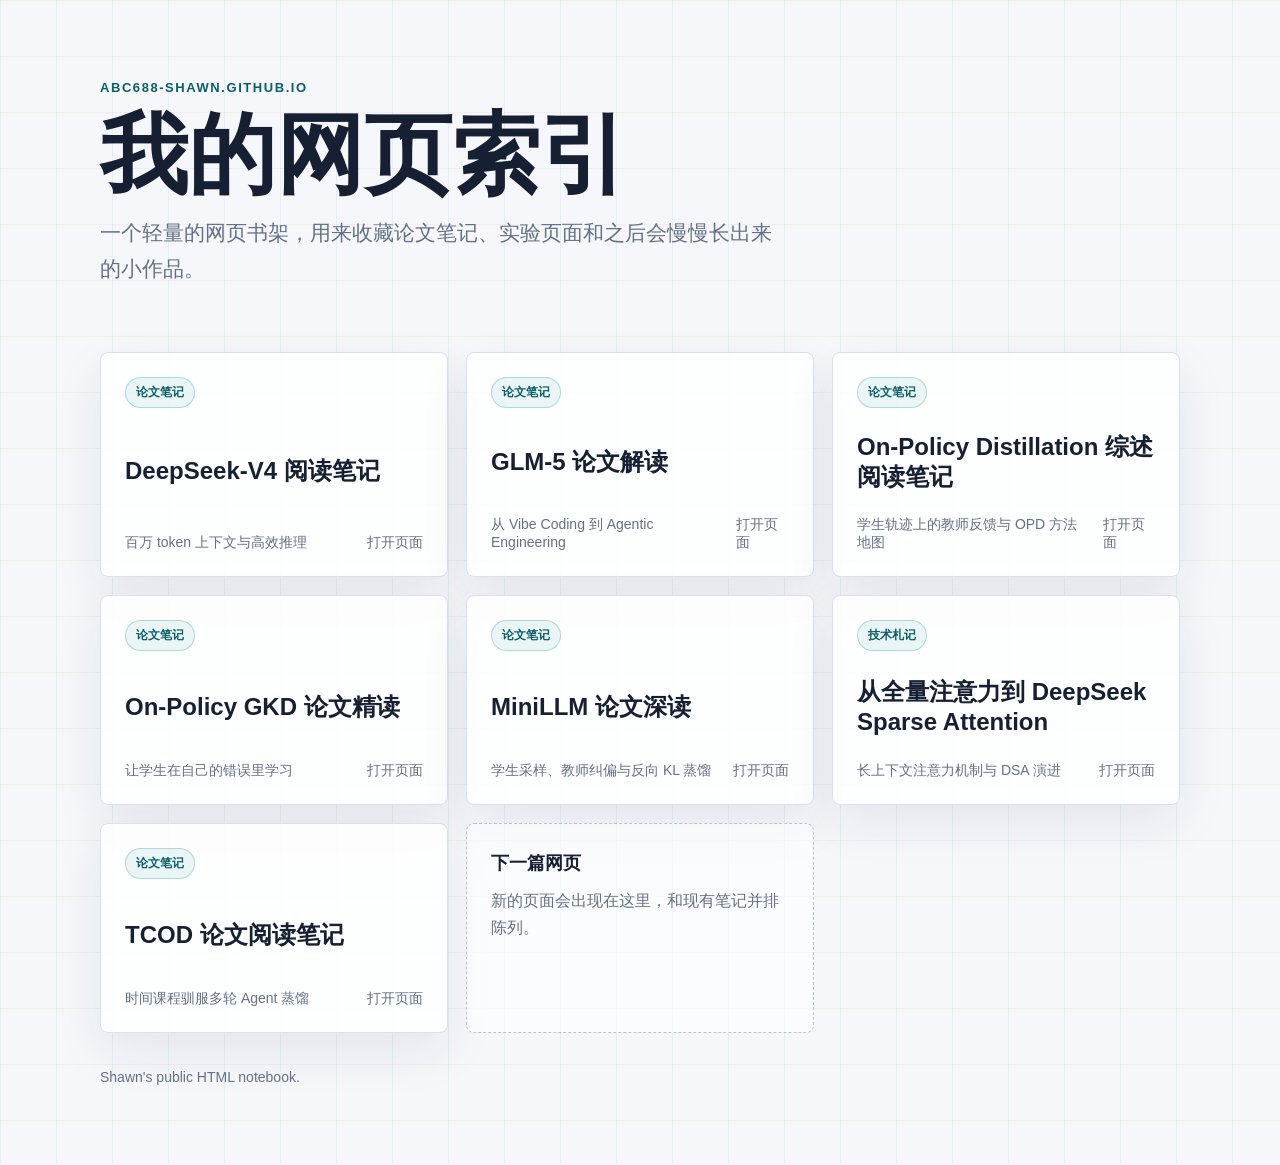
==== index.html @ 200030ba "Add MiniLLM paper note" ====
<!doctype html>
<html lang="zh-CN">
<head>
  <meta charset="utf-8">
  <meta name="viewport" content="width=device-width, initial-scale=1">
  <title>Shawn 的网页索引</title>
  <meta name="description" content="Shawn 的 GitHub Pages 网页索引，用于浏览和管理多个 HTML 页面。">
  <link rel="icon" href="data:image/svg+xml,%3Csvg xmlns='http://www.w3.org/2000/svg' viewBox='0 0 64 64'%3E%3Crect width='64' height='64' rx='10' fill='%23172033'/%3E%3Cpath d='M14 18h36v8H14zM14 30h28v8H14zM14 42h20v8H14z' fill='%23f5f7fb'/%3E%3Ccircle cx='49' cy='45' r='7' fill='%23c7831d'/%3E%3C/svg%3E">
  <style>
    :root {
      --bg: #f5f7fb;
      --ink: #172033;
      --muted: #647084;
      --line: #d9e0ea;
      --panel: #ffffff;
      --accent: #0f8f8f;
      --accent-dark: #0b5f67;
      --mark: #c7831d;
      --shadow: 0 18px 50px rgba(23, 32, 51, .08);
    }

    * {
      box-sizing: border-box;
    }

    body {
      margin: 0;
      min-height: 100vh;
      color: var(--ink);
      font-family: -apple-system, BlinkMacSystemFont, "PingFang SC", "Hiragino Sans GB", "Microsoft YaHei", sans-serif;
      background:
        linear-gradient(90deg, rgba(15, 143, 143, .08) 1px, transparent 1px) 0 0 / 56px 56px,
        linear-gradient(180deg, rgba(199, 131, 29, .08) 1px, transparent 1px) 0 0 / 56px 56px,
        var(--bg);
    }

    a {
      color: inherit;
    }

    a:focus-visible {
      outline: 3px solid var(--mark);
      outline-offset: 4px;
    }

    .wrap {
      width: min(1080px, calc(100% - 36px));
      margin: 0 auto;
      padding: clamp(34px, 7vw, 80px) 0;
    }

    header {
      display: grid;
      gap: 18px;
      padding-bottom: clamp(34px, 6vw, 64px);
    }

    .kicker {
      color: var(--accent-dark);
      font-size: 13px;
      font-weight: 800;
      letter-spacing: .12em;
      text-transform: uppercase;
    }

    h1 {
      max-width: 820px;
      margin: 0;
      font-size: clamp(42px, 8vw, 88px);
      line-height: .95;
      letter-spacing: 0;
    }

    .intro {
      max-width: 680px;
      margin: 0;
      color: var(--muted);
      font-size: clamp(17px, 2.2vw, 21px);
      line-height: 1.75;
    }

    .grid {
      display: grid;
      grid-template-columns: repeat(auto-fit, minmax(260px, 1fr));
      gap: 18px;
    }

    .card {
      min-height: 210px;
      display: grid;
      align-content: space-between;
      gap: 24px;
      padding: 24px;
      border: 1px solid var(--line);
      border-radius: 8px;
      background: rgba(255, 255, 255, .86);
      box-shadow: var(--shadow);
      text-decoration: none;
      transition: transform .18s ease, border-color .18s ease, box-shadow .18s ease;
    }

    .card:hover {
      transform: translateY(-3px);
      border-color: rgba(15, 143, 143, .42);
      box-shadow: 0 24px 62px rgba(23, 32, 51, .12);
    }

    .tag {
      width: fit-content;
      padding: 6px 10px;
      border: 1px solid rgba(15, 143, 143, .28);
      border-radius: 999px;
      color: var(--accent-dark);
      background: rgba(15, 143, 143, .08);
      font-size: 12px;
      font-weight: 800;
    }

    h2 {
      margin: 0;
      font-size: 24px;
      line-height: 1.25;
      letter-spacing: 0;
    }

    .meta {
      display: flex;
      justify-content: space-between;
      gap: 16px;
      color: var(--muted);
      font-size: 14px;
    }

    .empty {
      min-height: 210px;
      padding: 24px;
      border: 1px dashed #b7c2d1;
      border-radius: 8px;
      background: rgba(255, 255, 255, .56);
      color: var(--muted);
      line-height: 1.7;
    }

    .empty strong {
      display: block;
      margin-bottom: 8px;
      color: var(--ink);
      font-size: 18px;
    }

    footer {
      padding-top: 36px;
      color: var(--muted);
      font-size: 14px;
    }

    code {
      padding: 2px 6px;
      border-radius: 6px;
      background: rgba(23, 32, 51, .07);
      color: var(--ink);
      font-family: ui-monospace, SFMono-Regular, Menlo, Consolas, monospace;
      font-size: .92em;
    }

    @media (max-width: 640px) {
      .wrap {
        width: min(100% - 28px, 1080px);
      }

      .card,
      .empty {
        min-height: 180px;
        padding: 20px;
      }

      .meta {
        display: grid;
      }
    }
  </style>
</head>
<body>
  <main class="wrap">
    <header>
      <div class="kicker">abc688-shawn.github.io</div>
      <h1>我的网页索引</h1>
      <p class="intro">一个轻量的网页书架，用来收藏论文笔记、实验页面和之后会慢慢长出来的小作品。</p>
    </header>

    <section class="grid" aria-label="网页列表">
      <a class="card" href="/deepseek-v4/">
        <span class="tag">论文笔记</span>
        <h2>DeepSeek-V4 阅读笔记</h2>
        <span class="meta">
          <span>百万 token 上下文与高效推理</span>
          <span>打开页面</span>
        </span>
      </a>

      <a class="card" href="/glm-5/">
        <span class="tag">论文笔记</span>
        <h2>GLM-5 论文解读</h2>
        <span class="meta">
          <span>从 Vibe Coding 到 Agentic Engineering</span>
          <span>打开页面</span>
        </span>
      </a>

      <a class="card" href="/opd-survey/">
        <span class="tag">论文笔记</span>
        <h2>On-Policy Distillation 综述阅读笔记</h2>
        <span class="meta">
          <span>学生轨迹上的教师反馈与 OPD 方法地图</span>
          <span>打开页面</span>
        </span>
      </a>

      <a class="card" href="/on-policy-gkd/">
        <span class="tag">论文笔记</span>
        <h2>On-Policy GKD 论文精读</h2>
        <span class="meta">
          <span>让学生在自己的错误里学习</span>
          <span>打开页面</span>
        </span>
      </a>

      <a class="card" href="/minillm-report/">
        <span class="tag">论文笔记</span>
        <h2>MiniLLM 论文深读</h2>
        <span class="meta">
          <span>学生采样、教师纠偏与反向 KL 蒸馏</span>
          <span>打开页面</span>
        </span>
      </a>

      <a class="card" href="/deepseek-dsa/">
        <span class="tag">技术札记</span>
        <h2>从全量注意力到 DeepSeek Sparse Attention</h2>
        <span class="meta">
          <span>长上下文注意力机制与 DSA 演进</span>
          <span>打开页面</span>
        </span>
      </a>

      <a class="card" href="/tcod/">
        <span class="tag">论文笔记</span>
        <h2>TCOD 论文阅读笔记</h2>
        <span class="meta">
          <span>时间课程驯服多轮 Agent 蒸馏</span>
          <span>打开页面</span>
        </span>
      </a>

      <div class="empty">
        <strong>下一篇网页</strong>
        新的页面会出现在这里，和现有笔记并排陈列。
      </div>
    </section>

    <footer>
      Shawn's public HTML notebook.
    </footer>
  </main>
</body>
</html>
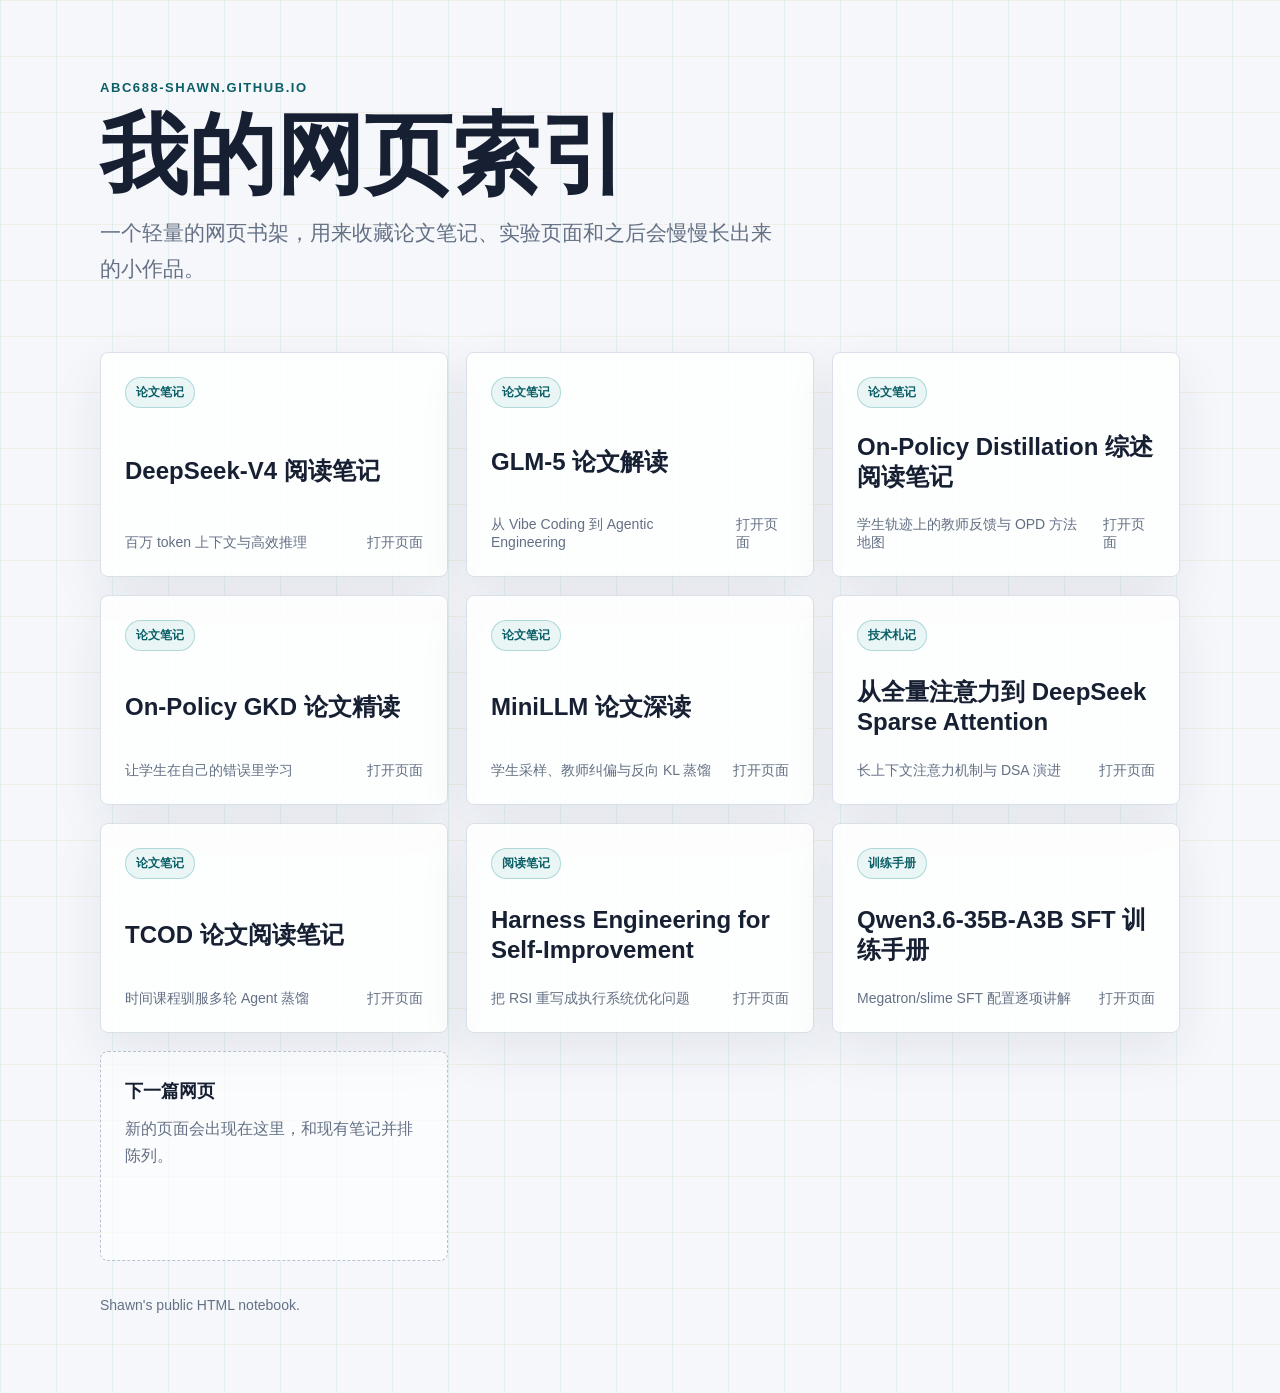
==== commit e6648cc7: "Add new reading notes" ====
--- a/index.html
+++ b/index.html
@@ -252,6 +252,24 @@
         </span>
       </a>
 
+      <a class="card" href="/harness-engineering-self-improvement/">
+        <span class="tag">阅读笔记</span>
+        <h2>Harness Engineering for Self-Improvement</h2>
+        <span class="meta">
+          <span>把 RSI 重写成执行系统优化问题</span>
+          <span>打开页面</span>
+        </span>
+      </a>
+
+      <a class="card" href="/qwen36-sft/">
+        <span class="tag">训练手册</span>
+        <h2>Qwen3.6-35B-A3B SFT 训练手册</h2>
+        <span class="meta">
+          <span>Megatron/slime SFT 配置逐项讲解</span>
+          <span>打开页面</span>
+        </span>
+      </a>
+
       <div class="empty">
         <strong>下一篇网页</strong>
         新的页面会出现在这里，和现有笔记并排陈列。
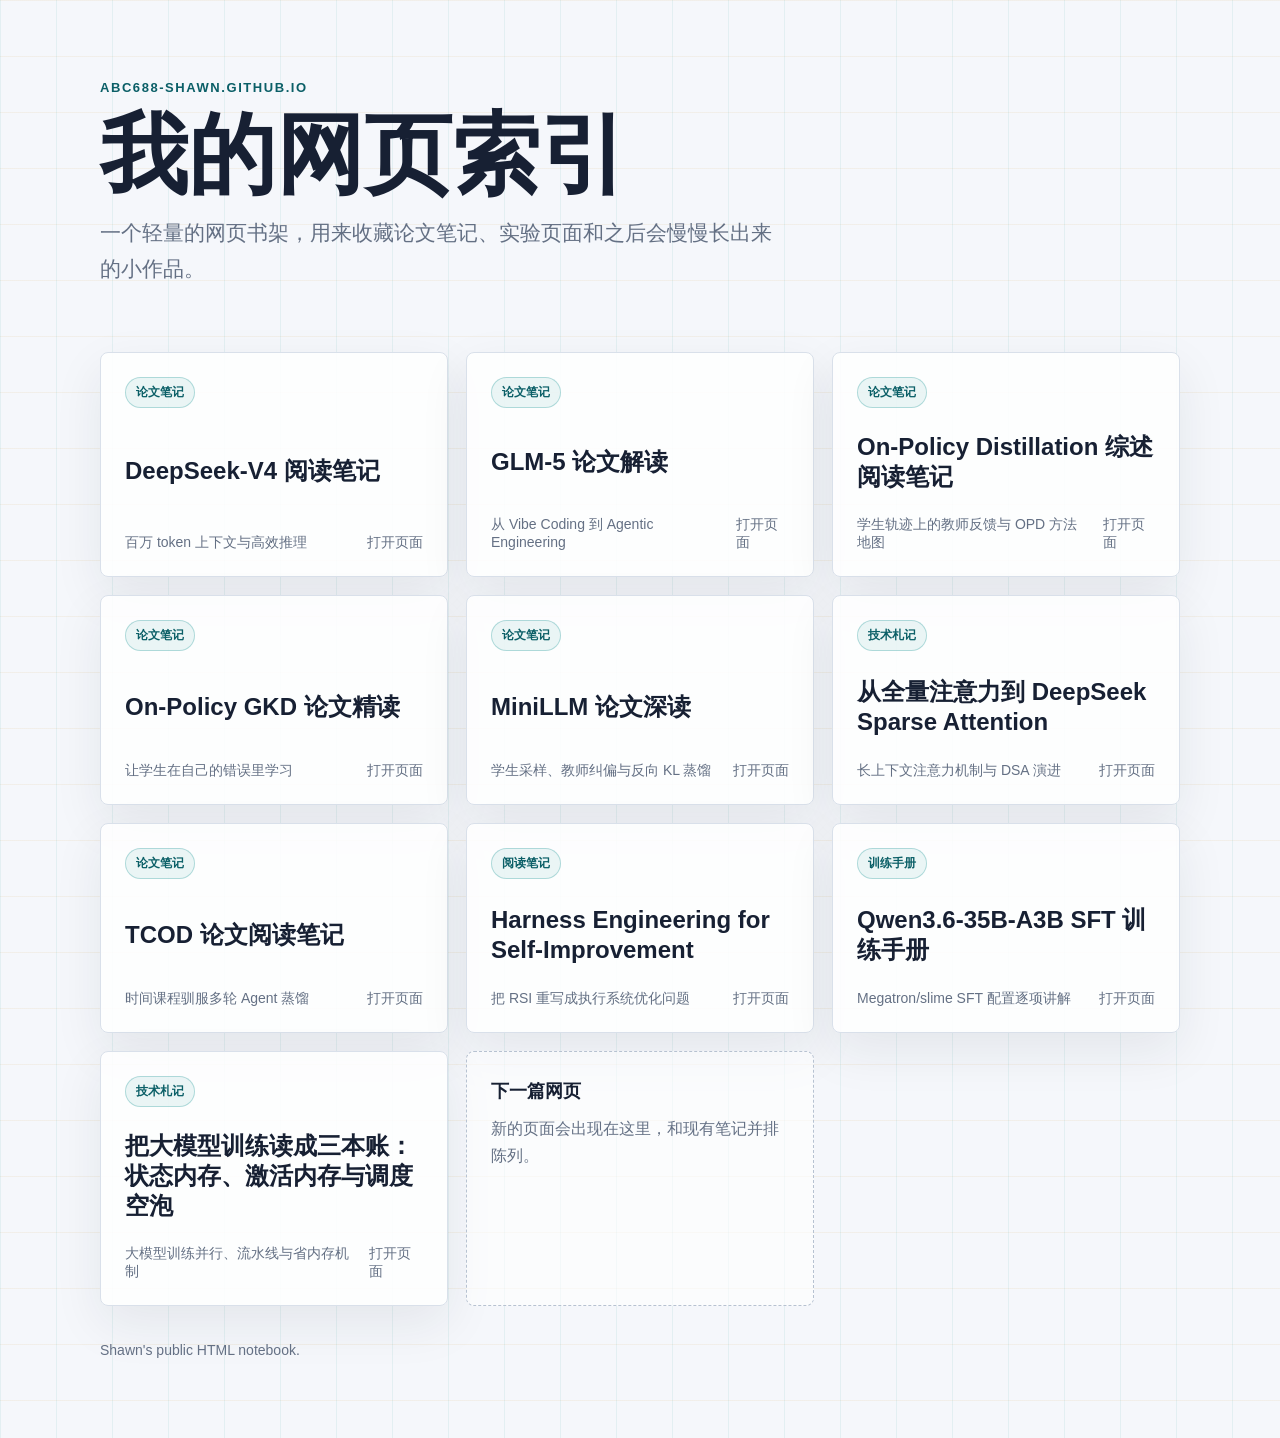
==== commit b5131b06: "Add train large many GPUs note" ====
--- a/index.html
+++ b/index.html
@@ -270,6 +270,15 @@
         </span>
       </a>
 
+      <a class="card" href="/train-large-many-gpus/">
+        <span class="tag">技术札记</span>
+        <h2>把大模型训练读成三本账：状态内存、激活内存与调度空泡</h2>
+        <span class="meta">
+          <span>大模型训练并行、流水线与省内存机制</span>
+          <span>打开页面</span>
+        </span>
+      </a>
+
       <div class="empty">
         <strong>下一篇网页</strong>
         新的页面会出现在这里，和现有笔记并排陈列。
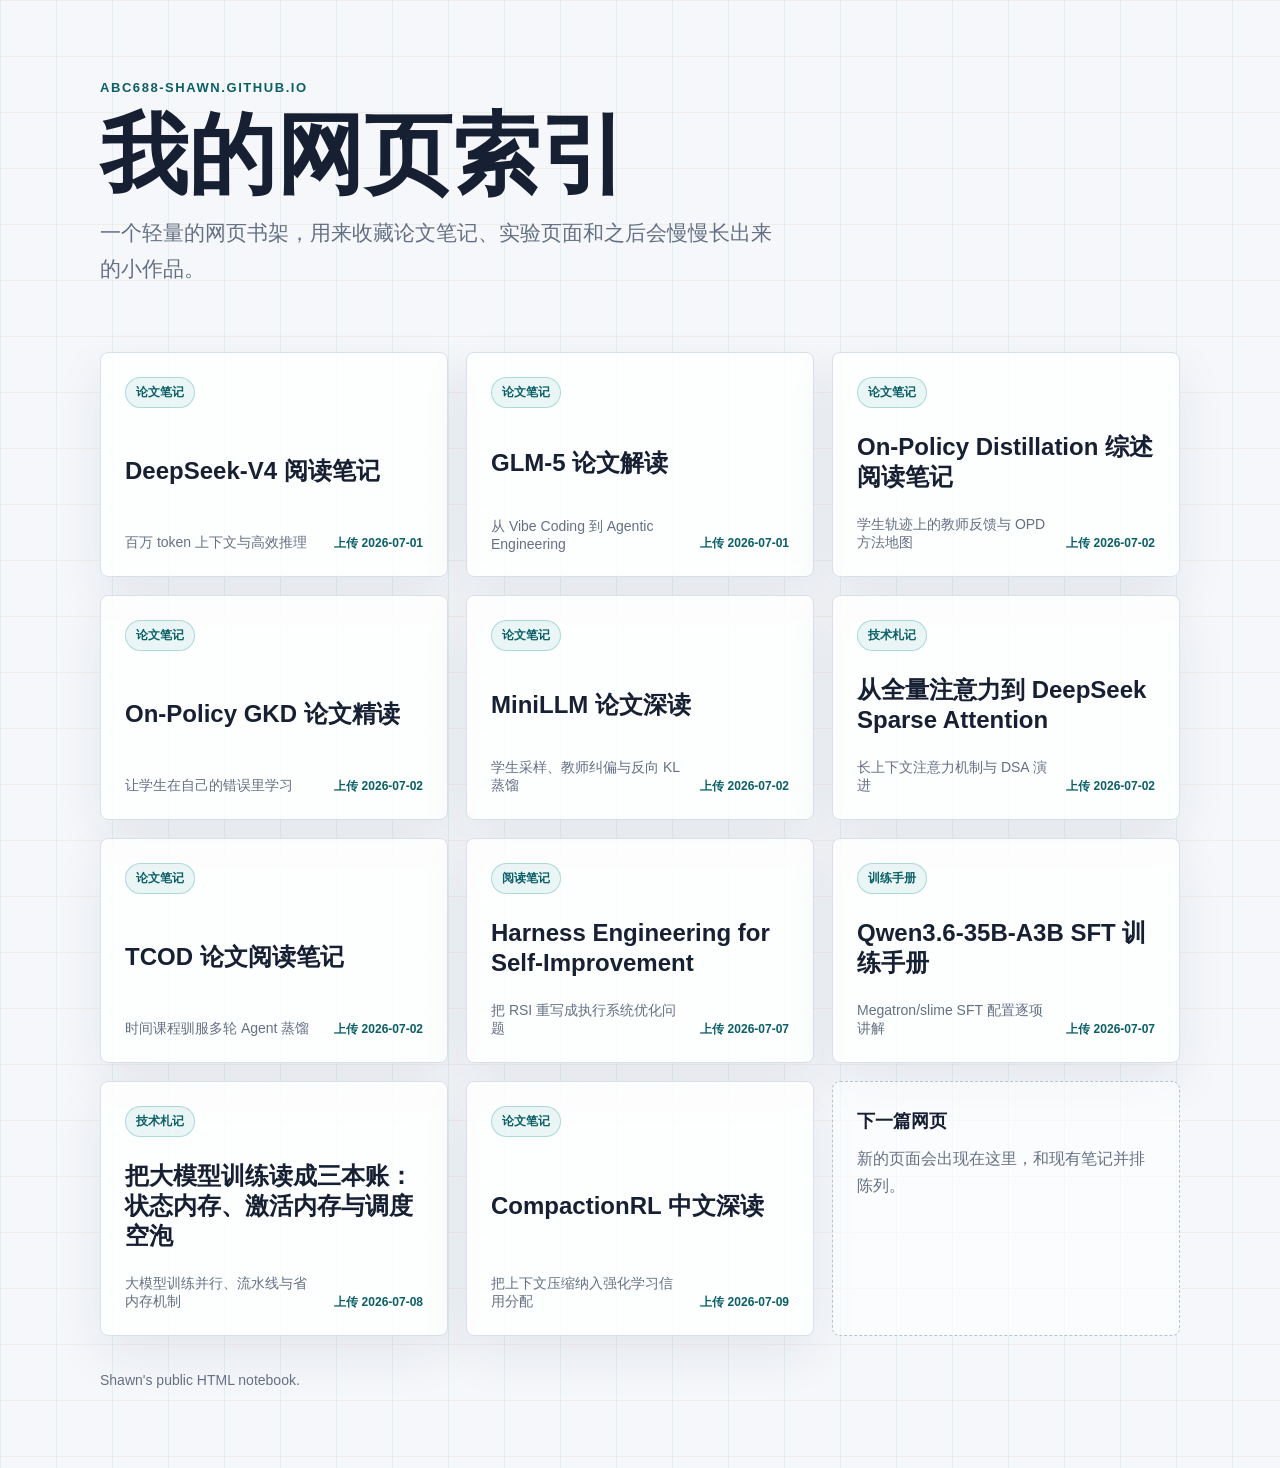
==== commit bc5792ab: "Add CompactionRL reading note" ====
--- a/index.html
+++ b/index.html
@@ -126,9 +126,18 @@
     .meta {
       display: flex;
       justify-content: space-between;
+      align-items: end;
       gap: 16px;
       color: var(--muted);
       font-size: 14px;
+    }
+
+    .date {
+      flex: none;
+      color: var(--accent-dark);
+      font-size: 12px;
+      font-weight: 800;
+      white-space: nowrap;
     }
 
     .empty {
@@ -194,7 +203,7 @@
         <h2>DeepSeek-V4 阅读笔记</h2>
         <span class="meta">
           <span>百万 token 上下文与高效推理</span>
-          <span>打开页面</span>
+          <time class="date" datetime="2026-07-01">上传 2026-07-01</time>
         </span>
       </a>
 
@@ -203,7 +212,7 @@
         <h2>GLM-5 论文解读</h2>
         <span class="meta">
           <span>从 Vibe Coding 到 Agentic Engineering</span>
-          <span>打开页面</span>
+          <time class="date" datetime="2026-07-01">上传 2026-07-01</time>
         </span>
       </a>
 
@@ -212,7 +221,7 @@
         <h2>On-Policy Distillation 综述阅读笔记</h2>
         <span class="meta">
           <span>学生轨迹上的教师反馈与 OPD 方法地图</span>
-          <span>打开页面</span>
+          <time class="date" datetime="2026-07-02">上传 2026-07-02</time>
         </span>
       </a>
 
@@ -221,7 +230,7 @@
         <h2>On-Policy GKD 论文精读</h2>
         <span class="meta">
           <span>让学生在自己的错误里学习</span>
-          <span>打开页面</span>
+          <time class="date" datetime="2026-07-02">上传 2026-07-02</time>
         </span>
       </a>
 
@@ -230,7 +239,7 @@
         <h2>MiniLLM 论文深读</h2>
         <span class="meta">
           <span>学生采样、教师纠偏与反向 KL 蒸馏</span>
-          <span>打开页面</span>
+          <time class="date" datetime="2026-07-02">上传 2026-07-02</time>
         </span>
       </a>
 
@@ -239,7 +248,7 @@
         <h2>从全量注意力到 DeepSeek Sparse Attention</h2>
         <span class="meta">
           <span>长上下文注意力机制与 DSA 演进</span>
-          <span>打开页面</span>
+          <time class="date" datetime="2026-07-02">上传 2026-07-02</time>
         </span>
       </a>
 
@@ -248,7 +257,7 @@
         <h2>TCOD 论文阅读笔记</h2>
         <span class="meta">
           <span>时间课程驯服多轮 Agent 蒸馏</span>
-          <span>打开页面</span>
+          <time class="date" datetime="2026-07-02">上传 2026-07-02</time>
         </span>
       </a>
 
@@ -257,7 +266,7 @@
         <h2>Harness Engineering for Self-Improvement</h2>
         <span class="meta">
           <span>把 RSI 重写成执行系统优化问题</span>
-          <span>打开页面</span>
+          <time class="date" datetime="2026-07-07">上传 2026-07-07</time>
         </span>
       </a>
 
@@ -266,7 +275,7 @@
         <h2>Qwen3.6-35B-A3B SFT 训练手册</h2>
         <span class="meta">
           <span>Megatron/slime SFT 配置逐项讲解</span>
-          <span>打开页面</span>
+          <time class="date" datetime="2026-07-07">上传 2026-07-07</time>
         </span>
       </a>
 
@@ -275,7 +284,16 @@
         <h2>把大模型训练读成三本账：状态内存、激活内存与调度空泡</h2>
         <span class="meta">
           <span>大模型训练并行、流水线与省内存机制</span>
-          <span>打开页面</span>
+          <time class="date" datetime="2026-07-08">上传 2026-07-08</time>
+        </span>
+      </a>
+
+      <a class="card" href="/compactionrl-report/">
+        <span class="tag">论文笔记</span>
+        <h2>CompactionRL 中文深读</h2>
+        <span class="meta">
+          <span>把上下文压缩纳入强化学习信用分配</span>
+          <time class="date" datetime="2026-07-09">上传 2026-07-09</time>
         </span>
       </a>
 
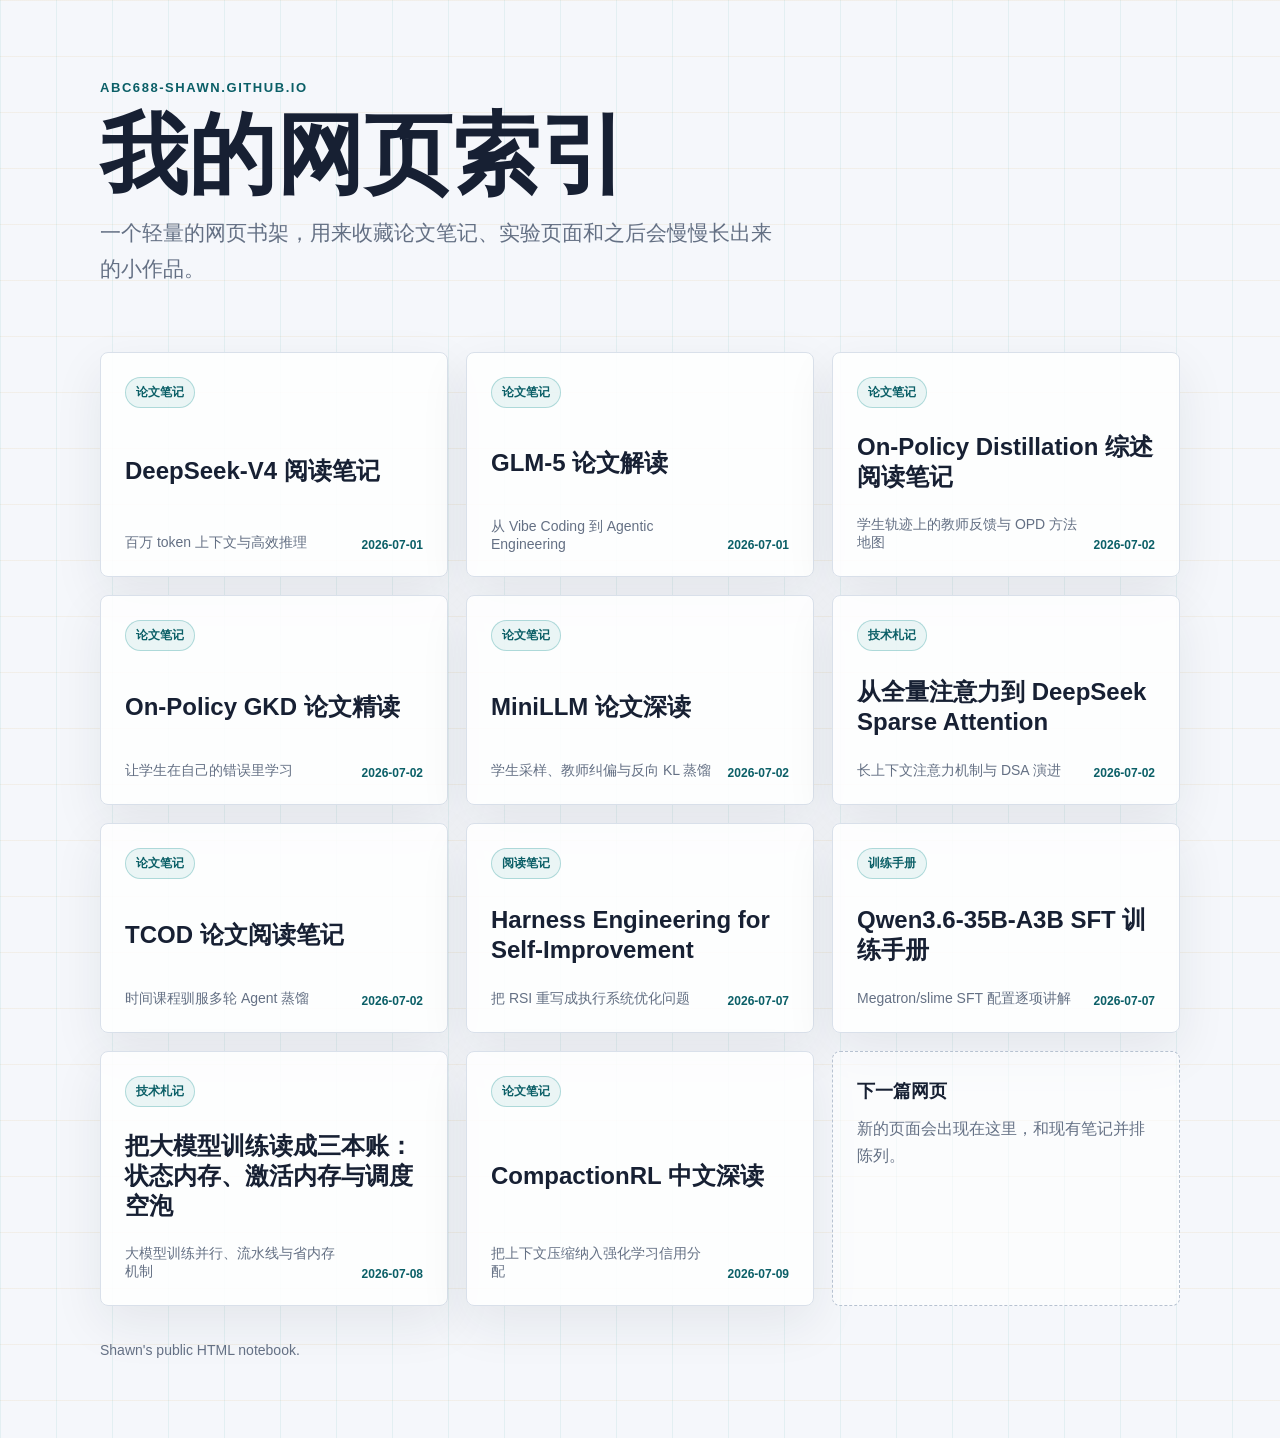
==== commit 03a10272: "Use bare dates on homepage cards" ====
--- a/index.html
+++ b/index.html
@@ -203,7 +203,7 @@
         <h2>DeepSeek-V4 阅读笔记</h2>
         <span class="meta">
           <span>百万 token 上下文与高效推理</span>
-          <time class="date" datetime="2026-07-01">上传 2026-07-01</time>
+          <time class="date" datetime="2026-07-01">2026-07-01</time>
         </span>
       </a>
 
@@ -212,7 +212,7 @@
         <h2>GLM-5 论文解读</h2>
         <span class="meta">
           <span>从 Vibe Coding 到 Agentic Engineering</span>
-          <time class="date" datetime="2026-07-01">上传 2026-07-01</time>
+          <time class="date" datetime="2026-07-01">2026-07-01</time>
         </span>
       </a>
 
@@ -221,7 +221,7 @@
         <h2>On-Policy Distillation 综述阅读笔记</h2>
         <span class="meta">
           <span>学生轨迹上的教师反馈与 OPD 方法地图</span>
-          <time class="date" datetime="2026-07-02">上传 2026-07-02</time>
+          <time class="date" datetime="2026-07-02">2026-07-02</time>
         </span>
       </a>
 
@@ -230,7 +230,7 @@
         <h2>On-Policy GKD 论文精读</h2>
         <span class="meta">
           <span>让学生在自己的错误里学习</span>
-          <time class="date" datetime="2026-07-02">上传 2026-07-02</time>
+          <time class="date" datetime="2026-07-02">2026-07-02</time>
         </span>
       </a>
 
@@ -239,7 +239,7 @@
         <h2>MiniLLM 论文深读</h2>
         <span class="meta">
           <span>学生采样、教师纠偏与反向 KL 蒸馏</span>
-          <time class="date" datetime="2026-07-02">上传 2026-07-02</time>
+          <time class="date" datetime="2026-07-02">2026-07-02</time>
         </span>
       </a>
 
@@ -248,7 +248,7 @@
         <h2>从全量注意力到 DeepSeek Sparse Attention</h2>
         <span class="meta">
           <span>长上下文注意力机制与 DSA 演进</span>
-          <time class="date" datetime="2026-07-02">上传 2026-07-02</time>
+          <time class="date" datetime="2026-07-02">2026-07-02</time>
         </span>
       </a>
 
@@ -257,7 +257,7 @@
         <h2>TCOD 论文阅读笔记</h2>
         <span class="meta">
           <span>时间课程驯服多轮 Agent 蒸馏</span>
-          <time class="date" datetime="2026-07-02">上传 2026-07-02</time>
+          <time class="date" datetime="2026-07-02">2026-07-02</time>
         </span>
       </a>
 
@@ -266,7 +266,7 @@
         <h2>Harness Engineering for Self-Improvement</h2>
         <span class="meta">
           <span>把 RSI 重写成执行系统优化问题</span>
-          <time class="date" datetime="2026-07-07">上传 2026-07-07</time>
+          <time class="date" datetime="2026-07-07">2026-07-07</time>
         </span>
       </a>
 
@@ -275,7 +275,7 @@
         <h2>Qwen3.6-35B-A3B SFT 训练手册</h2>
         <span class="meta">
           <span>Megatron/slime SFT 配置逐项讲解</span>
-          <time class="date" datetime="2026-07-07">上传 2026-07-07</time>
+          <time class="date" datetime="2026-07-07">2026-07-07</time>
         </span>
       </a>
 
@@ -284,7 +284,7 @@
         <h2>把大模型训练读成三本账：状态内存、激活内存与调度空泡</h2>
         <span class="meta">
           <span>大模型训练并行、流水线与省内存机制</span>
-          <time class="date" datetime="2026-07-08">上传 2026-07-08</time>
+          <time class="date" datetime="2026-07-08">2026-07-08</time>
         </span>
       </a>
 
@@ -293,7 +293,7 @@
         <h2>CompactionRL 中文深读</h2>
         <span class="meta">
           <span>把上下文压缩纳入强化学习信用分配</span>
-          <time class="date" datetime="2026-07-09">上传 2026-07-09</time>
+          <time class="date" datetime="2026-07-09">2026-07-09</time>
         </span>
       </a>
 
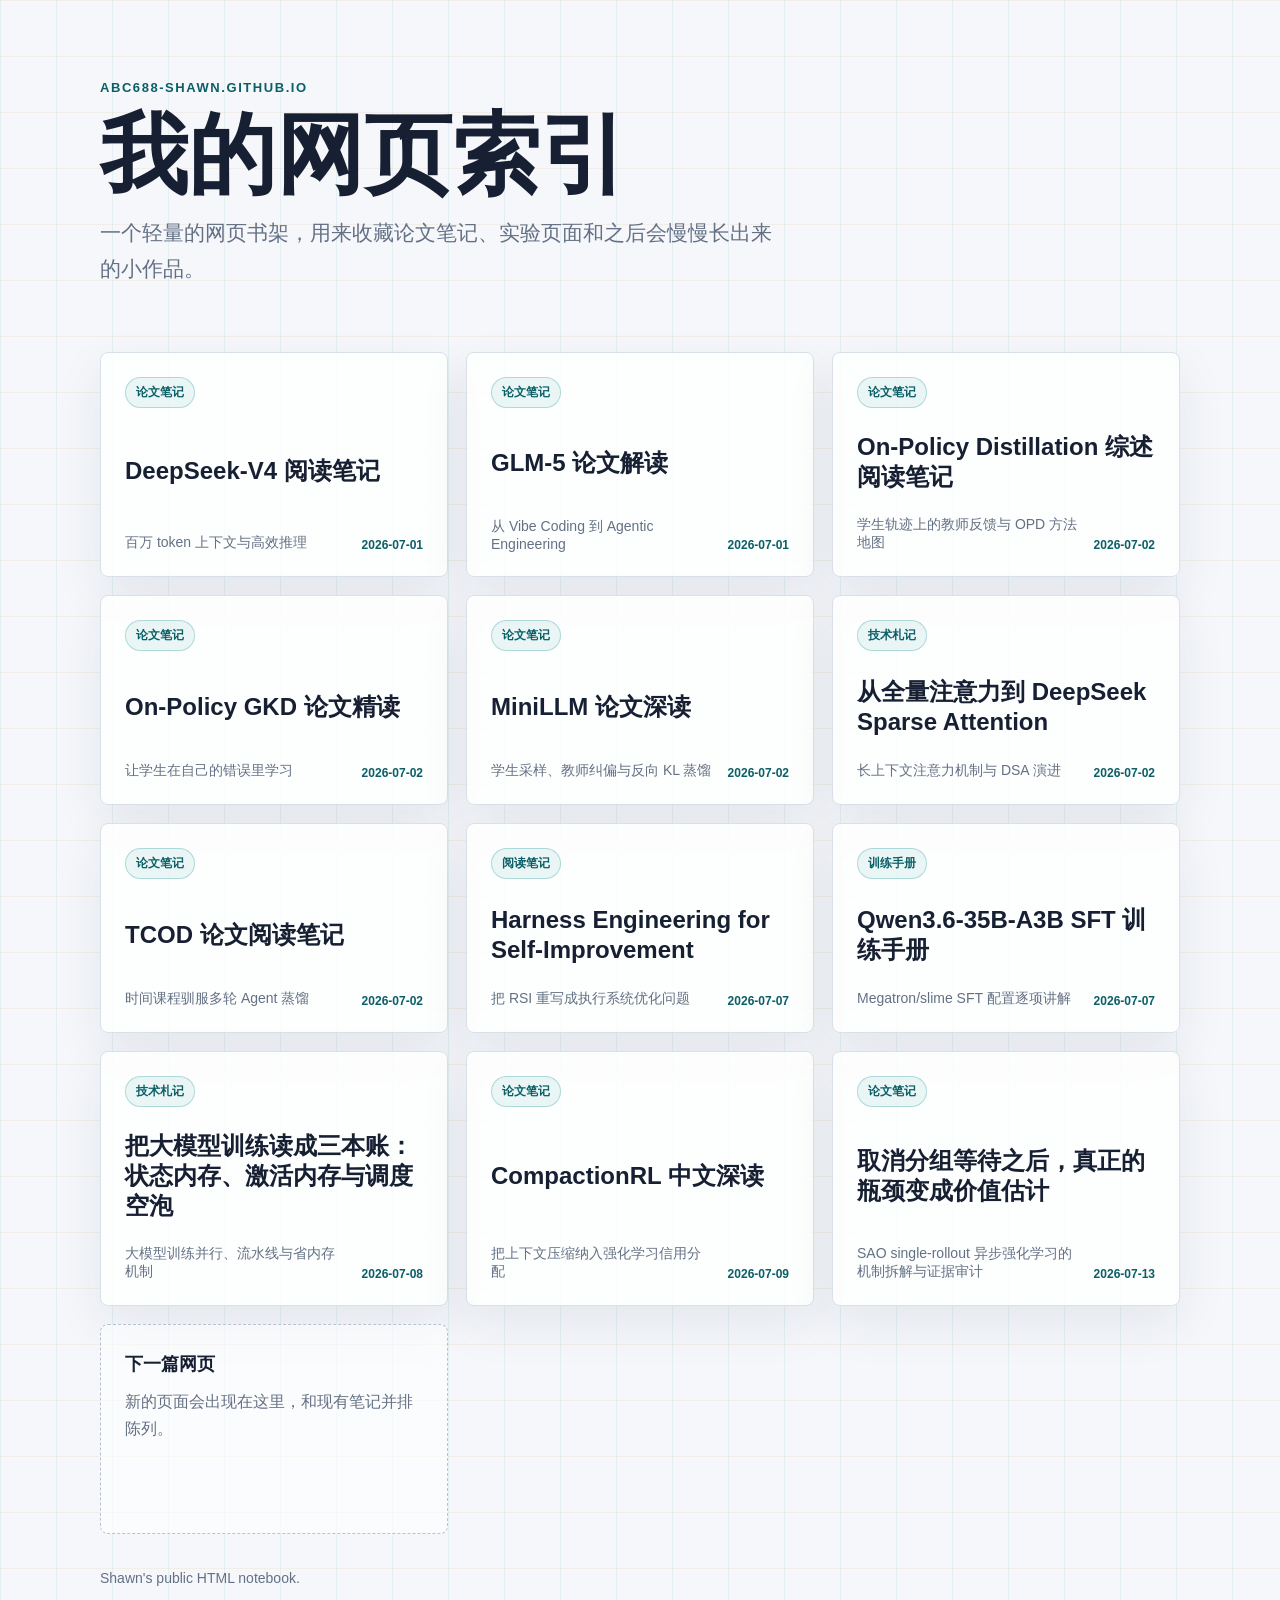
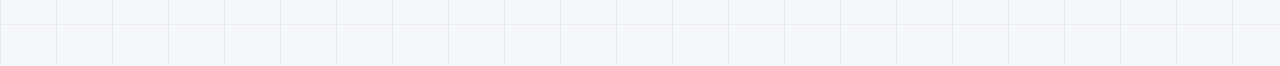
==== commit de20e5bb: "Add SAO single-rollout reading note" ====
--- a/index.html
+++ b/index.html
@@ -297,6 +297,15 @@
         </span>
       </a>
 
+      <a class="card" href="/sao-single-rollout-report/">
+        <span class="tag">论文笔记</span>
+        <h2>取消分组等待之后，真正的瓶颈变成价值估计</h2>
+        <span class="meta">
+          <span>SAO single-rollout 异步强化学习的机制拆解与证据审计</span>
+          <time class="date" datetime="2026-07-13">2026-07-13</time>
+        </span>
+      </a>
+
       <div class="empty">
         <strong>下一篇网页</strong>
         新的页面会出现在这里，和现有笔记并排陈列。
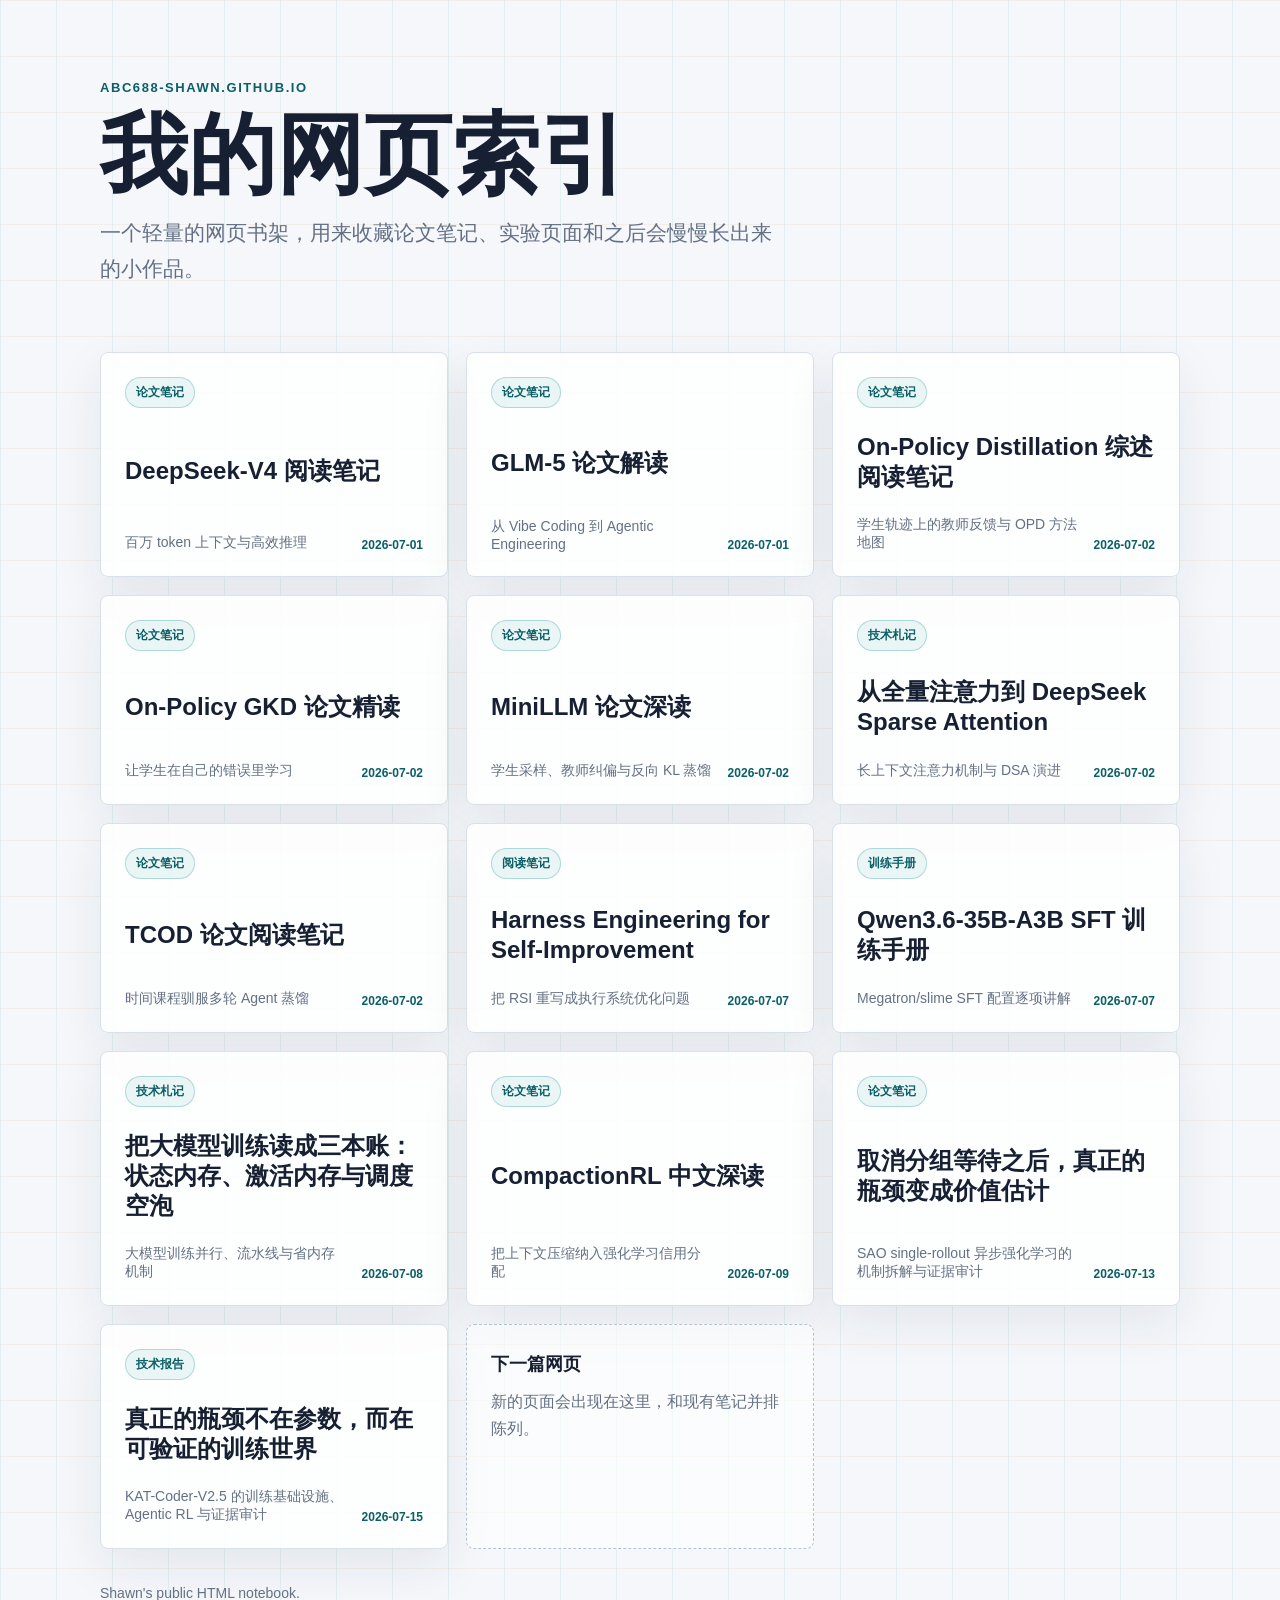
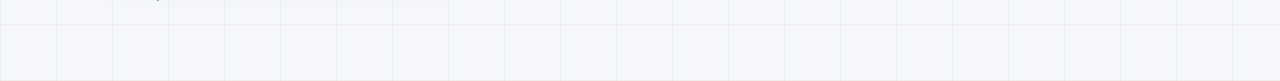
==== commit ee8fc6d9: "Add KAT-Coder-V2.5 reading note" ====
--- a/index.html
+++ b/index.html
@@ -306,6 +306,15 @@
         </span>
       </a>
 
+      <a class="card" href="/kat-coder-v2-5/">
+        <span class="tag">技术报告</span>
+        <h2>真正的瓶颈不在参数，而在可验证的训练世界</h2>
+        <span class="meta">
+          <span>KAT-Coder-V2.5 的训练基础设施、Agentic RL 与证据审计</span>
+          <time class="date" datetime="2026-07-15">2026-07-15</time>
+        </span>
+      </a>
+
       <div class="empty">
         <strong>下一篇网页</strong>
         新的页面会出现在这里，和现有笔记并排陈列。
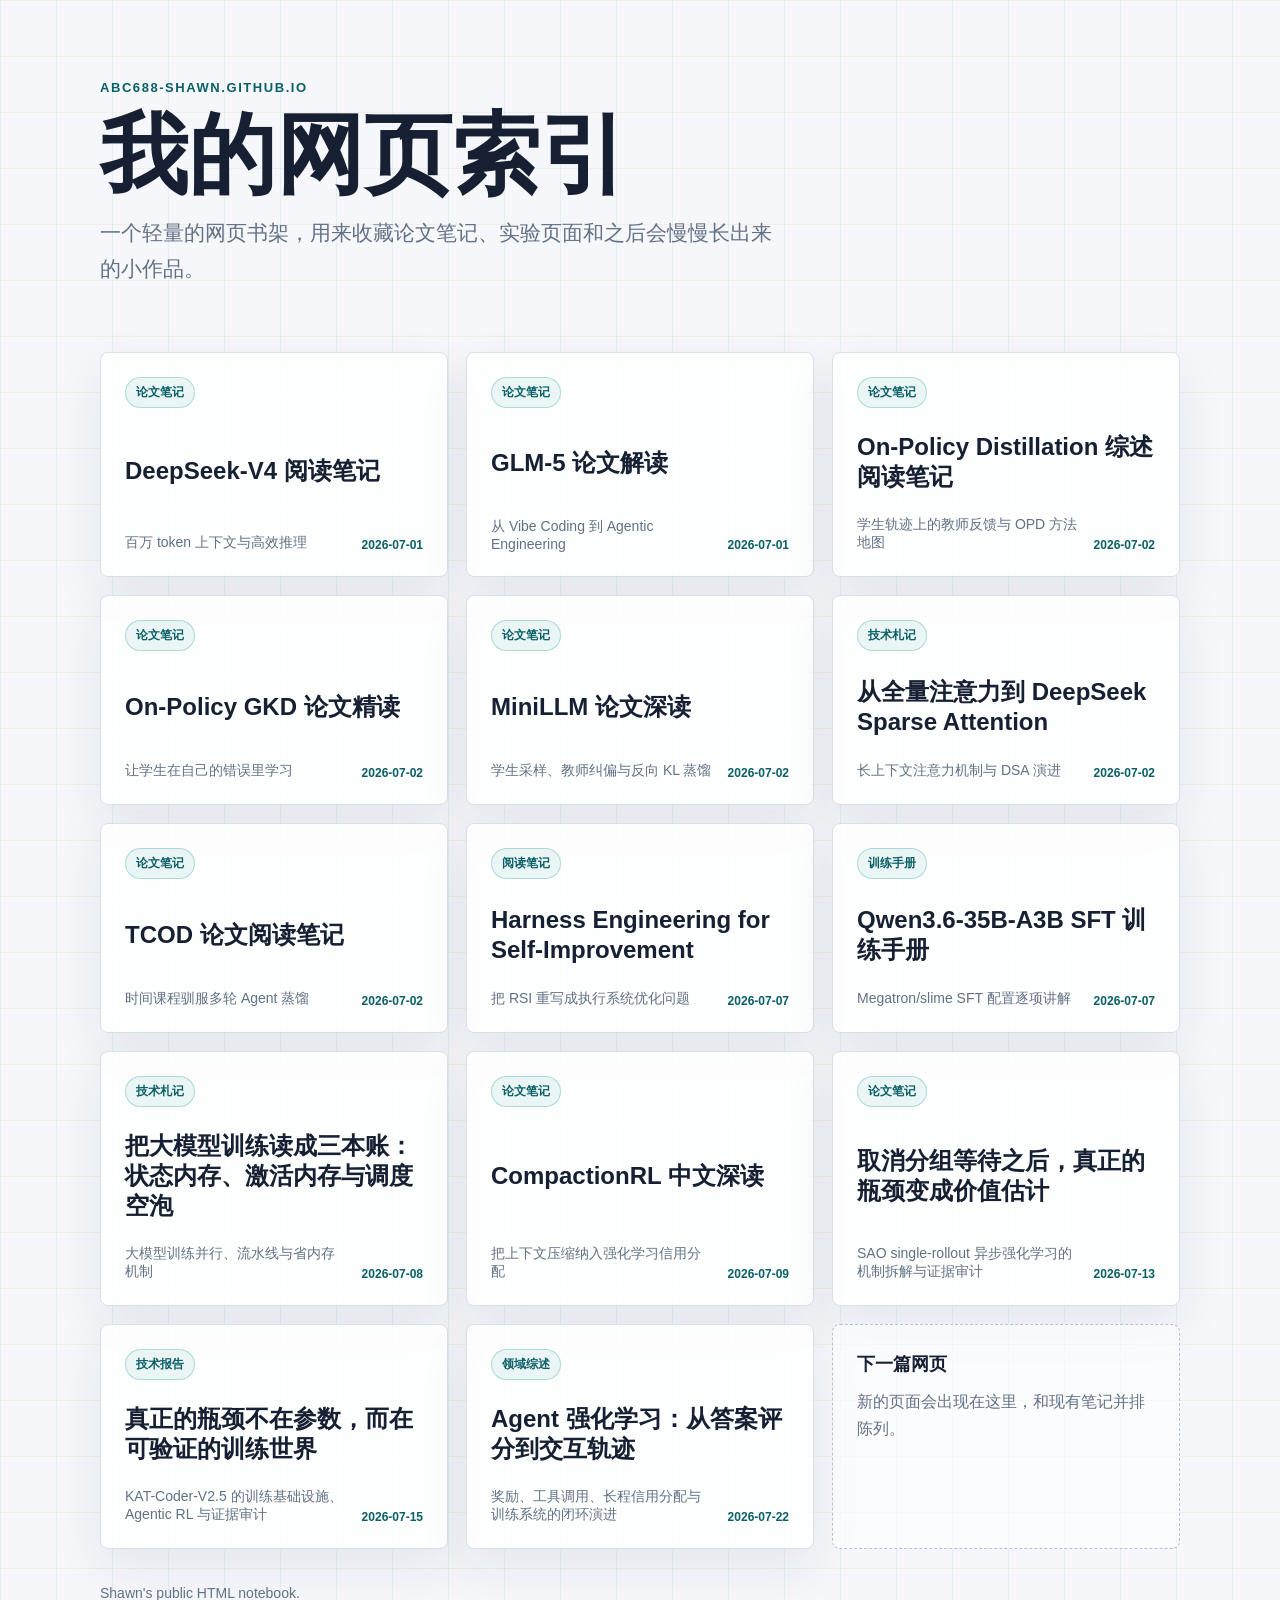
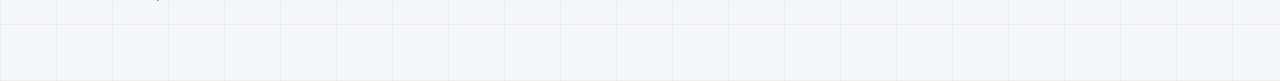
==== commit cffbff86: "Add Agent RL 2024-2026 survey" ====
--- a/index.html
+++ b/index.html
@@ -315,6 +315,15 @@
         </span>
       </a>
 
+      <a class="card" href="/agent-rl-2024-2026-survey/">
+        <span class="tag">领域综述</span>
+        <h2>Agent 强化学习：从答案评分到交互轨迹</h2>
+        <span class="meta">
+          <span>奖励、工具调用、长程信用分配与训练系统的闭环演进</span>
+          <time class="date" datetime="2026-07-22">2026-07-22</time>
+        </span>
+      </a>
+
       <div class="empty">
         <strong>下一篇网页</strong>
         新的页面会出现在这里，和现有笔记并排陈列。
